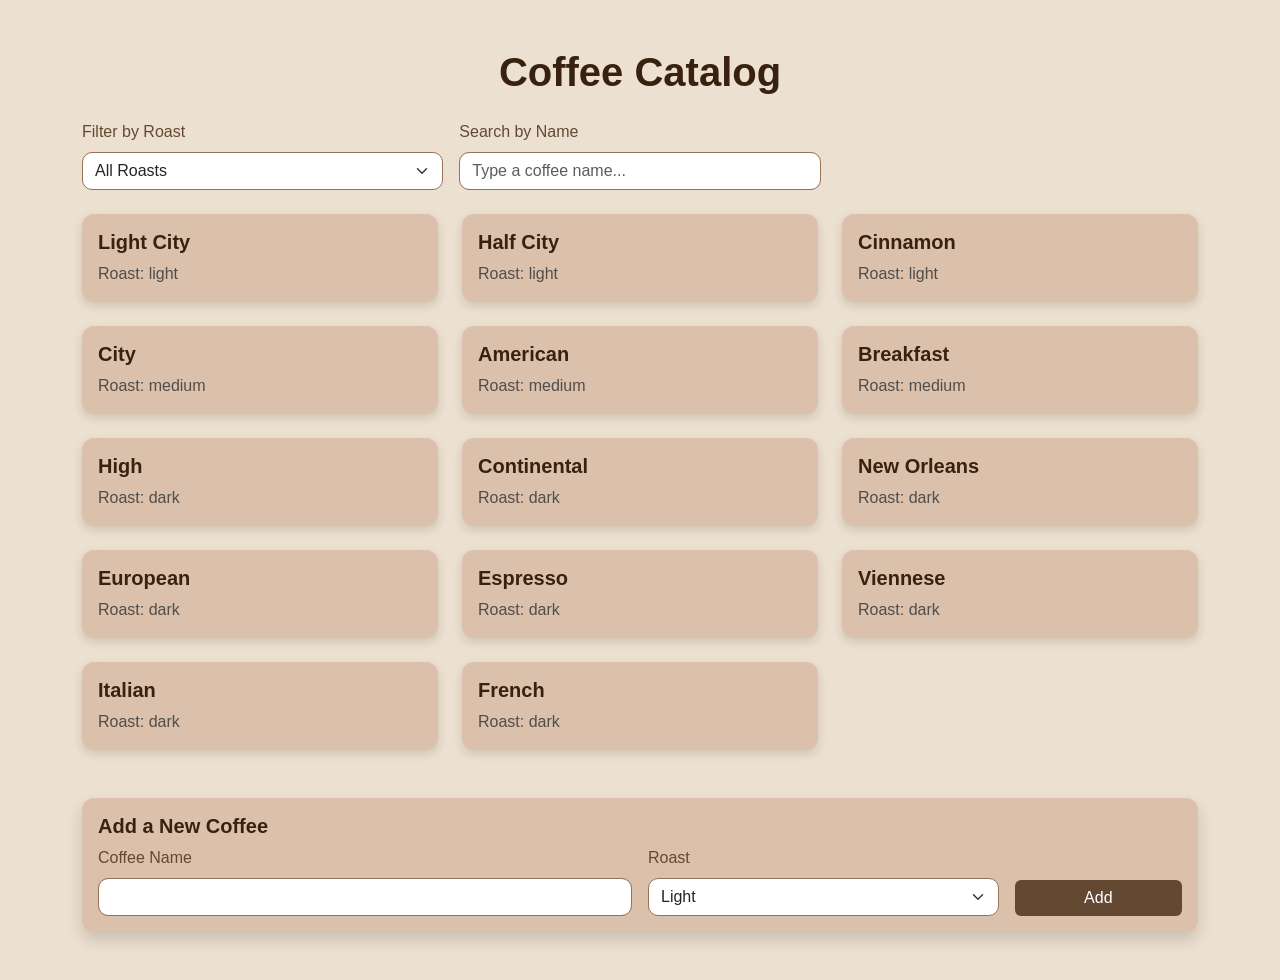
==== index.html @ 47b10df6 "fix: added cards instead of traditional table." ====
<!DOCTYPE html>
<html lang="en">
<head>
    <meta charset="UTF-8">
    <title>Coffee Catalog</title>
    <link href="https://cdn.jsdelivr.net/npm/bootstrap@5.3.3/dist/css/bootstrap.min.css" rel="stylesheet">
    <style>
        body {
            background-color: #ece0d1;
            font-family: "Segoe UI", sans-serif;
        }
        h1 {
            color: #38220f;
            font-weight: bold;
        }
        .card {
            background-color: #dbc1ac;
            border: none;
            border-radius: 12px;
        }
        .card-title {
            color: #38220f;
            font-weight: 600;
        }
        .card-text {
            color: #634832;
        }
        .form-label {
            color: #634832;
            font-weight: 500;
        }
        .form-control, .form-select {
            border-radius: 10px;
            border: 1px solid #967259;
        }
        .btn-primary {
            background-color: #634832;
            border: none;
        }
        .btn-primary:hover {
            background-color: #38220f;
        }
        .shadow-sm {
            box-shadow: 0 4px 10px rgba(56,34,15,0.15) !important;
        }
    </style>
</head>
<body>

<div class="container py-5">
    <h1 class="text-center mb-4"> Coffee Catalog</h1>

    <form id="filter-form" class="row g-3 mb-4">
        <div class="col-md-4">
            <label for="roast-selection" class="form-label">Filter by Roast</label>
            <select id="roast-selection" class="form-select">
                <option value="all">All Roasts</option>
                <option value="light">Light</option>
                <option value="medium">Medium</option>
                <option value="dark">Dark</option>
            </select>
        </div>
        <div class="col-md-4">
            <label for="search-name" class="form-label">Search by Name</label>
            <input type="text" id="search-name" class="form-control" placeholder="Type a coffee name...">
        </div>
    </form>

    <div id="coffees" class="row g-4"></div>
    <div class="card mt-5 shadow">
        <div class="card-body">
            <h5 class="card-title">Add a New Coffee</h5>
            <form id="add-coffee-form" class="row g-3">
                <div class="col-md-6">
                    <label for="new-coffee-name" class="form-label">Coffee Name</label>
                    <input type="text" id="new-coffee-name" class="form-control" required>
                </div>
                <div class="col-md-4">
                    <label for="new-coffee-roast" class="form-label">Roast</label>
                    <select id="new-coffee-roast" class="form-select">
                        <option value="light">Light</option>
                        <option value="medium">Medium</option>
                        <option value="dark">Dark</option>
                    </select>
                </div>
                <div class="col-md-2 d-flex align-items-end">
                    <button type="submit" class="btn btn-primary w-100">Add</button>
                </div>
            </form>
        </div>
    </div>
</div>

<script src="main.js"></script>
</body>
</html>
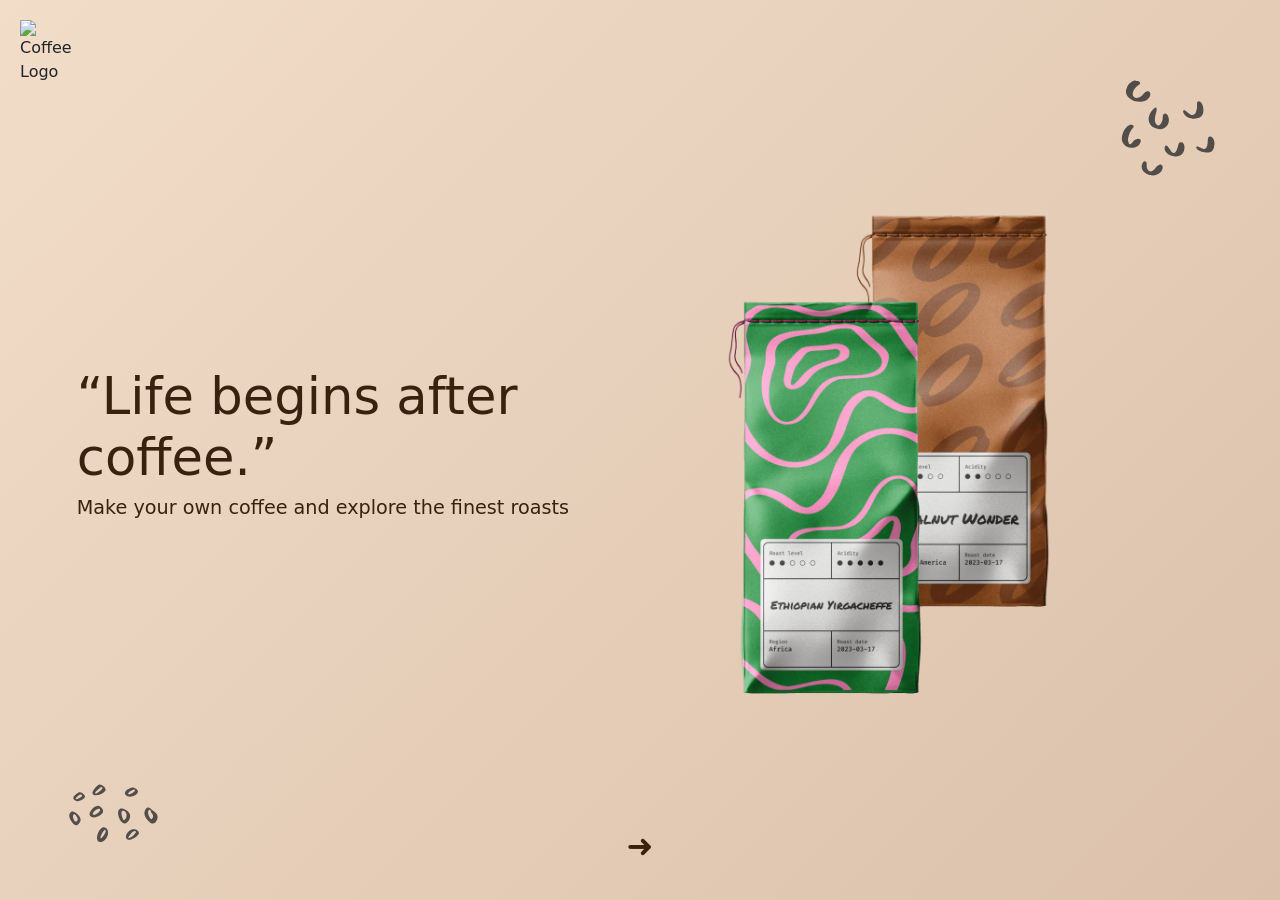
==== commit 10b3ffac: "aded landing page" ====
--- a/index.html
+++ b/index.html
@@ -1,96 +1,227 @@
 <!DOCTYPE html>
 <html lang="en">
 <head>
-    <meta charset="UTF-8">
-    <title>Coffee Catalog</title>
-    <link href="https://cdn.jsdelivr.net/npm/bootstrap@5.3.3/dist/css/bootstrap.min.css" rel="stylesheet">
-    <style>
-        body {
-            background-color: #ece0d1;
-            font-family: "Segoe UI", sans-serif;
-        }
-        h1 {
-            color: #38220f;
-            font-weight: bold;
-        }
-        .card {
-            background-color: #dbc1ac;
-            border: none;
-            border-radius: 12px;
-        }
-        .card-title {
-            color: #38220f;
-            font-weight: 600;
-        }
-        .card-text {
-            color: #634832;
-        }
-        .form-label {
-            color: #634832;
-            font-weight: 500;
-        }
-        .form-control, .form-select {
-            border-radius: 10px;
-            border: 1px solid #967259;
-        }
-        .btn-primary {
-            background-color: #634832;
-            border: none;
-        }
-        .btn-primary:hover {
-            background-color: #38220f;
-        }
-        .shadow-sm {
-            box-shadow: 0 4px 10px rgba(56,34,15,0.15) !important;
-        }
-    </style>
+  <meta charset="UTF-8" />
+  <title>Coffee Experience</title>
+  <meta name="viewport" content="width=device-width, initial-scale=1" />
+  <link href="https://cdn.jsdelivr.net/npm/bootstrap@5.3.3/dist/css/bootstrap.min.css" rel="stylesheet" />
+  <style>
+    body, html {
+      margin: 0; padding: 0; overflow-x: hidden;
+      font-family: "Segoe UI", system-ui, Arial, sans-serif;
+      height: 100%;
+    }
+    /* container that slides */
+    #app {
+      display: flex;
+      width: 200vw;
+      height: 100vh;
+      transition: transform .8s ease-in-out;
+    }
+    #app.slide { transform: translateX(-100vw); }
+
+    section { width: 100vw; height: 100%; position: relative; }
+
+    /* Landing */
+    #landing {
+      background: linear-gradient(135deg, #f2ddc8, #dbc1ac);
+      display: flex; align-items: center; justify-content: space-between;
+      padding: 0 6vw;
+    }
+    .logo {
+      position: absolute; top: 20px; left: 20px;
+      width: 64px; height: 64px; object-fit: contain;
+    }
+    #landing-text {
+      max-width: 45%;
+      color: #38220f;
+      font-size: clamp(1rem, 2vw, 1.2rem);
+      line-height: 1.1;
+    }
+    #landing-text h1 {
+      font-size: clamp(2.5rem, 4vw, 4rem);
+      margin: 0 0 .5rem;
+    }
+    #landing-visual {
+      flex: 1; display: flex; justify-content: center;
+    }
+    #landing-visual img {
+      width: 27vw; max-width: 400px; height: auto;
+      border: none; border-radius: 0; box-shadow: none;
+    }
+    .beans {
+      position: absolute; width: 100px; opacity: .8;
+      pointer-events: none;
+    }
+    .beans.left { bottom: 5%; left: 5%; }
+    .beans.right { top: 10%; right: 5%; transform: rotate(15deg); }
+
+    .arrow {
+      position: absolute; bottom: 30px; left: 50%;
+      transform: translateX(-50%);
+      font-size: 2rem; color: #38220f; cursor: pointer;
+      transition: transform .3s;
+    }
+    .arrow:hover { transform: translateX(-50%) translateY(5px); }
+
+    /* Catalog */
+    #catalog {
+      background: #ece0d1;
+      overflow-y: auto; padding: 40px 0;
+    }
+    .catalog-title {
+      font-size: 2.5rem; font-weight: 700; color: #38220f;
+    }
+    .card-coffee {
+      background: #fff; border-radius: 12px;
+      padding: 1rem; box-shadow: 0 4px 12px rgba(56,34,15,0.1);
+    }
+    .card-coffee h5 { margin: 0 0 .3rem; color: #38220f; }
+    .card-coffee p { margin: 0; color: #634832; }
+
+    .form-label { color: #634832; font-weight: 600; }
+    .form-control, .form-select {
+      border-radius: 8px; border: 1px solid #967259;
+    }
+    .btn-primary {
+      background-color: #634832; border: none; border-radius: 8px;
+    }
+    .btn-primary:hover { background-color: #38220f; }
+  </style>
 </head>
 <body>
 
-<div class="container py-5">
-    <h1 class="text-center mb-4"> Coffee Catalog</h1>
-
-    <form id="filter-form" class="row g-3 mb-4">
+<div id="app">
+  <!-- Landing -->
+  <section id="landing">
+    <img src="https://media.giphy.com/media/v1.Y2lkPWVjZjA1ZTQ3NzB1b2tqaXRmY2ltdjF0NTQ2ZXgyNnVwamVtcTkwNTA1OHlvbTNzciZlcD12MV9naWZzX3NlYXJjaCZjdD1n/KAJT6Mzkl97xXnlNmF/giphy.gif" alt="Coffee Logo" class="logo" />
+    <div id="landing-text">
+      <h1>“Life begins after coffee.”</h1>
+      <p>Make your own coffee and explore the finest roasts</p>
+    </div>
+    <div id="landing-visual">
+      <img src="heroimg.png" alt="Coffee Bag Hero" />
+    </div>
+    <img src="beans1.svg" alt="Coffee Beans" class="beans left" />
+    <img src="beans3.svg" alt="Coffee Beans" class="beans right" />
+    <div class="arrow" id="go-to-catalog">➜</div>
+  </section>
+
+  <!-- Catalog -->
+  <section id="catalog">
+    <div class="container">
+      <h1 class="text-center catalog-title mb-4">Coffee Catalog</h1>
+      <form class="row mb-4 justify-content-center g-3" id="filter-form">
         <div class="col-md-4">
-            <label for="roast-selection" class="form-label">Filter by Roast</label>
-            <select id="roast-selection" class="form-select">
-                <option value="all">All Roasts</option>
+          <label for="roast-selection" class="form-label">Filter by Roast</label>
+          <select id="roast-selection" class="form-select">
+            <option value="all">All Roasts</option>
+            <option value="light">Light</option>
+            <option value="medium">Medium</option>
+            <option value="dark">Dark</option>
+          </select>
+        </div>
+        <div class="col-md-4">
+          <label for="search-name" class="form-label">Search by Name</label>
+          <input type="text" id="search-name" class="form-control" placeholder="Type coffee name..." />
+        </div>
+      </form>
+      <div id="coffees" class="row g-4"></div>
+      <div class="card mt-5" style="border-radius:12px; background:#dbc1ac; border:0;">
+        <div class="card-body">
+          <h5 class="card-title mb-3" style="color:#38220f;">Add a New Coffee</h5>
+          <form class="row g-3" id="add-coffee-form">
+            <div class="col-md-6">
+              <label for="new-coffee-name" class="form-label">Coffee Name</label>
+              <select id="new-coffee-name" class="form-select">
+                <option value="Espresso">Espresso</option>
+                <option value="Cappuccino">Cappuccino</option>
+                <option value="Latte">Latte</option>
+                <option value="Americano">Americano</option>
+                <option value="Mocha">Mocha</option>
+                <option value="Macchiato">Macchiato</option>
+                <option value="Flat White">Flat White</option>
+                <option value="Cortado">Cortado</option>
+                <option value="Ristretto">Ristretto</option>
+                <option value="Affogato">Affogato</option>
+                <option value="Irish Coffee">Irish Coffee</option>
+              </select>
+            </div>
+            <div class="col-md-4">
+              <label for="new-coffee-roast" class="form-label">Roast</label>
+              <select id="new-coffee-roast" class="form-select">
                 <option value="light">Light</option>
                 <option value="medium">Medium</option>
                 <option value="dark">Dark</option>
-            </select>
-        </div>
-        <div class="col-md-4">
-            <label for="search-name" class="form-label">Search by Name</label>
-            <input type="text" id="search-name" class="form-control" placeholder="Type a coffee name...">
-        </div>
-    </form>
-
-    <div id="coffees" class="row g-4"></div>
-    <div class="card mt-5 shadow">
-        <div class="card-body">
-            <h5 class="card-title">Add a New Coffee</h5>
-            <form id="add-coffee-form" class="row g-3">
-                <div class="col-md-6">
-                    <label for="new-coffee-name" class="form-label">Coffee Name</label>
-                    <input type="text" id="new-coffee-name" class="form-control" required>
-                </div>
-                <div class="col-md-4">
-                    <label for="new-coffee-roast" class="form-label">Roast</label>
-                    <select id="new-coffee-roast" class="form-select">
-                        <option value="light">Light</option>
-                        <option value="medium">Medium</option>
-                        <option value="dark">Dark</option>
-                    </select>
-                </div>
-                <div class="col-md-2 d-flex align-items-end">
-                    <button type="submit" class="btn btn-primary w-100">Add</button>
-                </div>
-            </form>
-        </div>
+              </select>
+            </div>
+            <div class="col-md-2">
+              <button type="submit" class="btn btn-primary w-100">Add</button>
+            </div>
+          </form>
+        </div>
+      </div>
     </div>
+  </section>
 </div>
 
-<script src="main.js"></script>
+<script>
+  const app = document.getElementById('app');
+  const goto = document.getElementById('go-to-catalog');
+  const coffeeContainer = document.getElementById('coffees');
+  const roastSelection = document.getElementById('roast-selection');
+  const searchInput = document.getElementById('search-name');
+  const addForm = document.getElementById('add-coffee-form');
+  const newCoffeeName = document.getElementById('new-coffee-name');
+  const newCoffeeRoast = document.getElementById('new-coffee-roast');
+
+  let coffees = [
+    {id:1,name:'Light City',roast:'light'},
+    {id:2,name:'Half City',roast:'light'},
+    {id:3,name:'Cinnamon',roast:'light'},
+    {id:4,name:'City',roast:'medium'},
+    {id:5,name:'American',roast:'medium'},
+    {id:6,name:'Breakfast',roast:'medium'},
+    {id:7,name:'High',roast:'dark'},
+    {id:8,name:'Continental',roast:'dark'},
+    {id:9,name:'New Orleans',roast:'dark'},
+    {id:10,name:'European',roast:'dark'},
+    {id:11,name:'Espresso',roast:'dark'},
+    {id:12,name:'Viennese',roast:'dark'},
+    {id:13,name:'Italian',roast:'dark'},
+    {id:14,name:'French',roast:'dark'}
+  ]; coffees.sort((a,b)=>a.id-b.id);
+
+  function renderCoffee(c){
+    return `
+      <div class="col-md-4">
+        <div class="card-coffee">
+          <h5>${c.name}</h5>
+          <p>Roast: ${c.roast}</p>
+        </div>
+      </div>`;
+  }
+  function renderCoffees(list){ coffeeContainer.innerHTML = list.map(renderCoffee).join(''); }
+
+  function updateCoffees(){
+    const r = roastSelection.value.toLowerCase();
+    const t = searchInput.value.trim().toLowerCase();
+    const filt = coffees.filter(c=> (r==='all'||c.roast===r) && c.name.toLowerCase().includes(t));
+    renderCoffees(filt);
+  }
+
+  addForm.addEventListener('submit', e=>{
+    e.preventDefault();
+    coffees.push({id:coffees.length+1, name:newCoffeeName.value, roast:newCoffeeRoast.value});
+    addForm.reset();
+    updateCoffees();
+  });
+  roastSelection.addEventListener('change', updateCoffees);
+  searchInput.addEventListener('input', updateCoffees);
+
+  renderCoffees(coffees);
+  goto.addEventListener('click', ()=>app.classList.add('slide'));
+</script>
+
 </body>
 </html>
